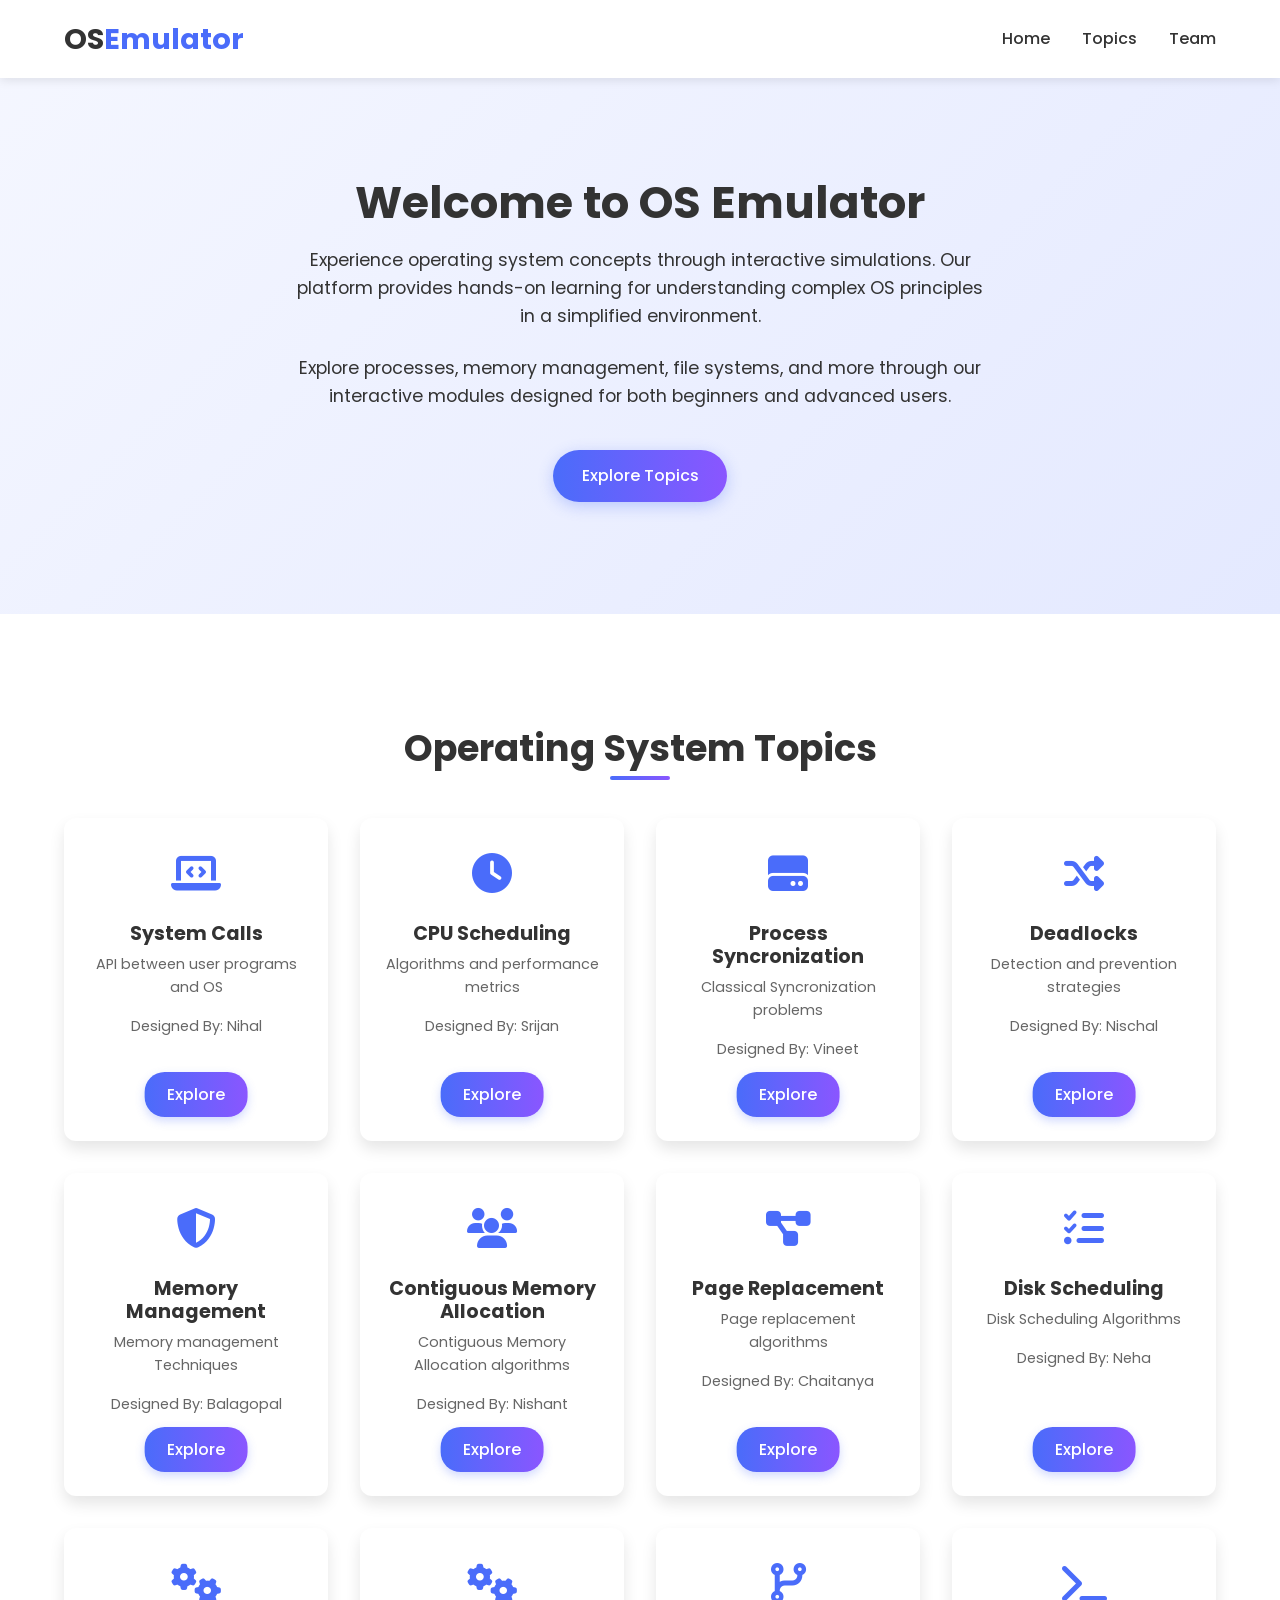
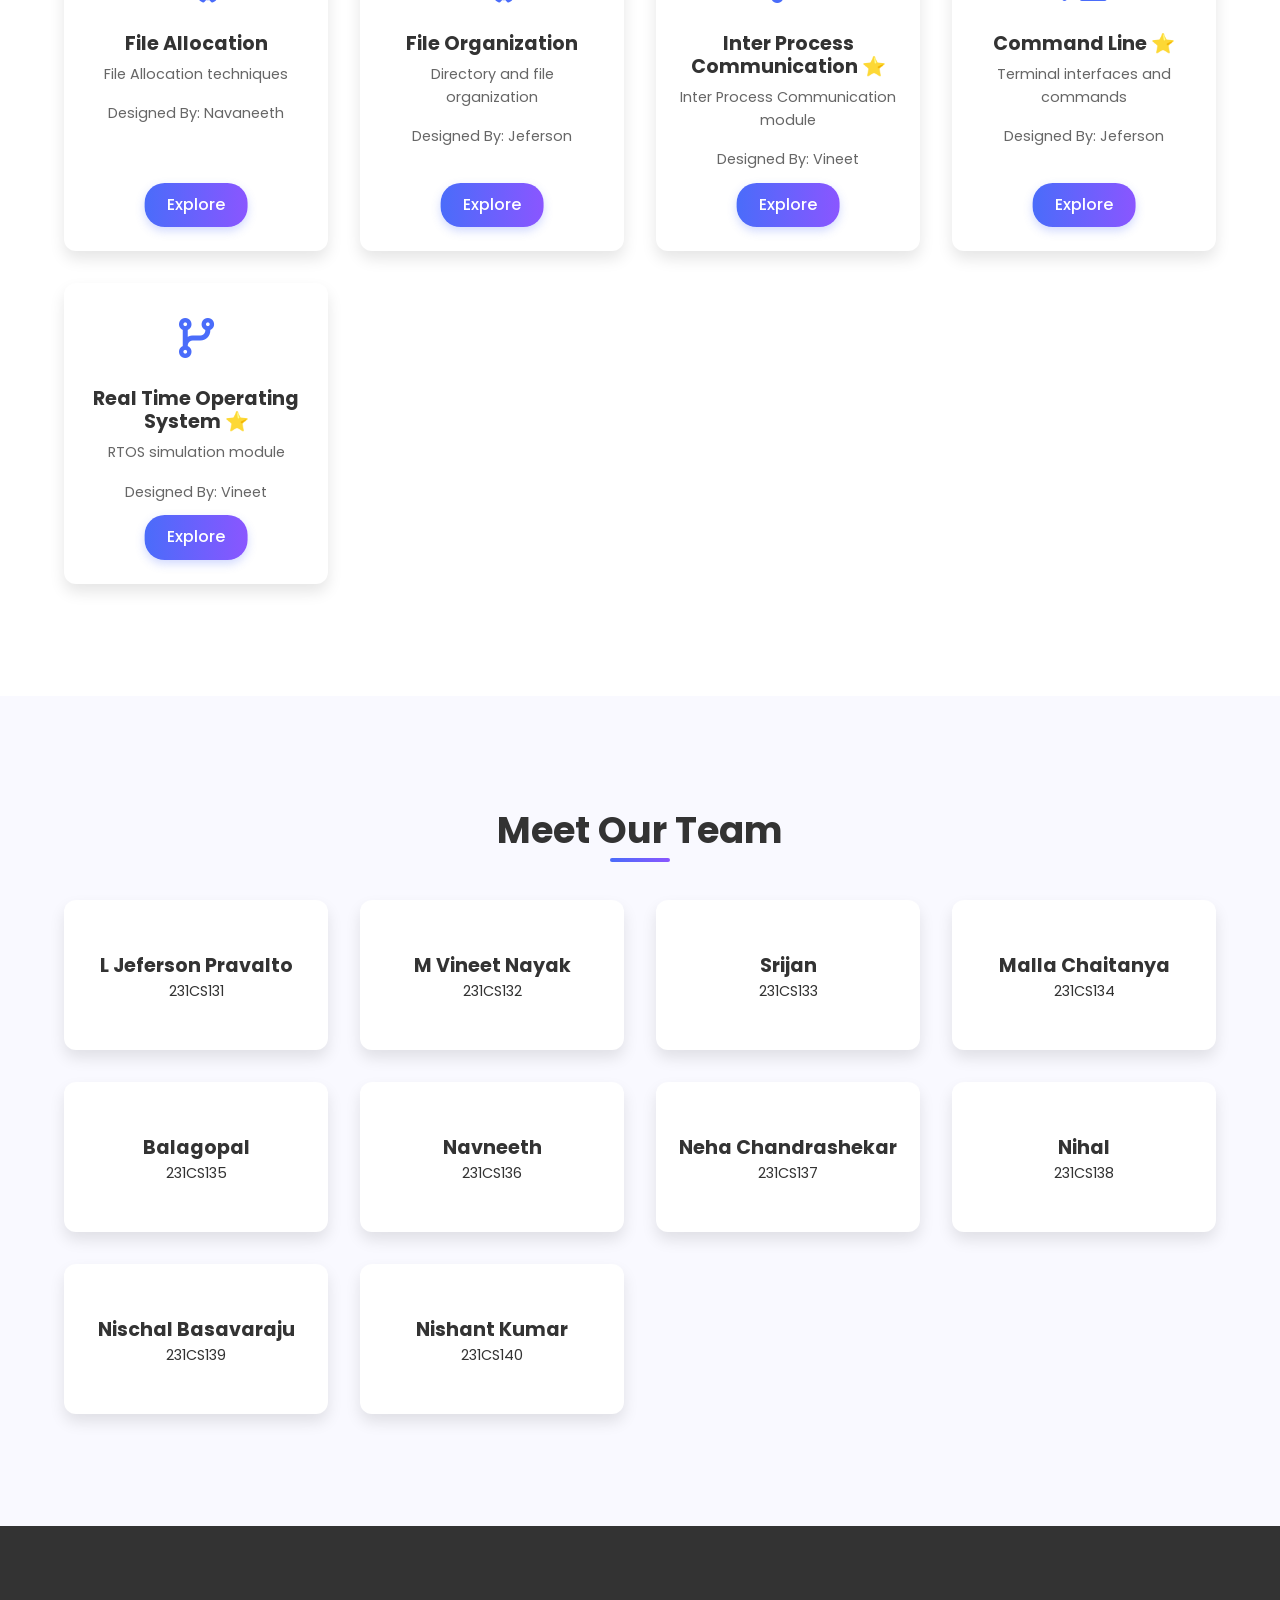
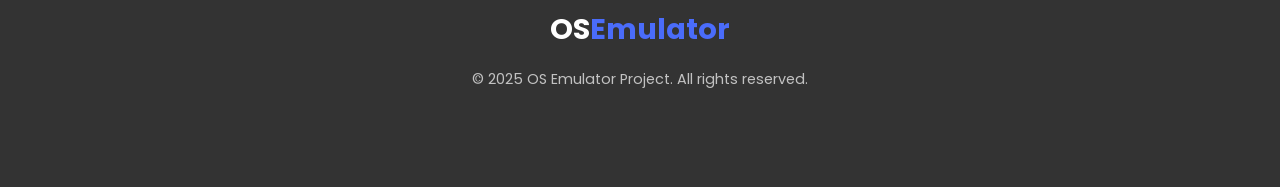
==== index.html @ 5c856368 "final touches" ====
<!DOCTYPE html>
<html lang="en">
<head>
    <meta charset="UTF-8">
    <meta name="viewport" content="width=device-width, initial-scale=1.0">
    <title>OS Emulator Project</title>
    <link rel="stylesheet" href="index.css">
    <link rel="stylesheet" href="https://cdnjs.cloudflare.com/ajax/libs/font-awesome/6.4.0/css/all.min.css">
</head>
<body>
    <header>
        <nav>
            <div class="logo">OS<span>Emulator</span></div>
            <ul class="navigation">
                <li><a href="#intro">Home</a></li>
                <li><a href="#topics">Topics</a></li>
                <li><a href="#team">Team</a></li>
            </ul>
        </nav>
    </header>

    <section id="intro" class="intro-section">
        <div class="container">
            <h1>Welcome to OS Emulator</h1>
            <p>Experience operating system concepts through interactive simulations. Our platform provides hands-on learning for understanding complex OS principles in a simplified environment.</p>
            <p>Explore processes, memory management, file systems, and more through our interactive modules designed for both beginners and advanced users.</p>
            <a href="#topics" class="cta-button">Explore Topics</a>
        </div>
    </section>

    <section id="topics" class="topics-section">
        <div class="container">
            <h2>Operating System Topics</h2>
            <div class="cards-container">
                <div class="card" data-id="1">
                    <div class="card-icon"><i class="fas fa-laptop-code"></i></div>
                    <h3>System Calls</h3>
                    <p>API between user programs and OS</p>
                    <p>Designed By: Nihal</p>
                    <a href="system-calls/System Calls-os simulator.html" class="topic-button">Explore</a>
                </div>
                <div class="card" data-id="2">
                    <div class="card-icon"><i class="fas fa-clock"></i></div>
                    <h3>CPU Scheduling</h3>
                    <p>Algorithms and performance metrics</p>
                    <p>Designed By: Srijan</p>
                    <a href="/process_scheduler/process_scheduler.html" class="topic-button">Explore</a>
                </div>
                <div class="card" data-id="3">
                    <div class="card-icon"><i class="fas fa-hdd"></i></div>
                    <h3>Process Syncronization</h3>
                    <p>Classical Syncronization problems</p>
                    <p>Designed By: Vineet</p>
                    <a href="/process/process-syncronization.html" class="topic-button">Explore</a>
                </div>
                <div class="card" data-id="4">
                    <div class="card-icon"><i class="fas fa-random"></i></div>
                    <h3>Deadlocks</h3>
                    <p>Detection and prevention strategies</p>
                    <p>Designed By: Nischal</p>
                    <a href="/deadlock/index.html" class="topic-button">Explore</a>
                </div>
                <div class="card" data-id="5">
                    <div class="card-icon"><i class="fas fa-shield-alt"></i></div>
                    <h3>Memory Management</h3>
                    <p>Memory management Techniques</p>
                    <p>Designed By: Balagopal</p>
                    <a href="memory-management/memory-management.html" class="topic-button">Explore</a>
                </div>
                <div class="card" data-id="8">
                    <div class="card-icon"><i class="fas fa-users"></i></div>
                    <h3>Contiguous Memory Allocation</h3>
                    <p>Contiguous Memory Allocation algorithms</p>
                    <p>Designed By: Nishant</p>
                    <a href="cma/cma.html" class="topic-button">Explore</a>
                </div>
                <div class="card" data-id="9">
                    <div class="card-icon"><i class="fas fa-project-diagram"></i></div>
                    <h3>Page Replacement</h3>
                    <p>Page replacement algorithms</p>
                    <p>Designed By: Chaitanya</p>
                    <a href="page_replacement/pagereplacement_working.html" class="topic-button">Explore</a>
                </div>
                <div class="card" data-id="13">
                    <div class="card-icon"><i class="fas fa-tasks"></i></div>
                    <h3>Disk Scheduling</h3>
                    <p>Disk Scheduling Algorithms</p>
                    <p>Designed By: Neha</p>
                    <a href="disk_sched/index.html" class="topic-button">Explore</a>
                </div>
                <div class="card" data-id="14">
                    <div class="card-icon"><i class="fas fa-cogs"></i></div>
                    <h3>File Allocation </h3>
                    <p>File Allocation techniques</p>
                    <p>Designed By: Navaneeth</p>
                    <a href="FileAllocation/FileAllocation.html" class="topic-button">Explore</a>
                </div>
                <div class="card" data-id="14">
                    <div class="card-icon"><i class="fas fa-cogs"></i></div>
                    <h3>File Organization </h3>
                    <p>Directory and file organization</p>
                    <p>Designed By: Jeferson</p>
                    <a href="file-dir-sim/index.html" class="topic-button">Explore</a>
                </div>
                <div class="card" data-id="12">
                    <div class="card-icon"><i class="fas fa-code-branch"></i></div>
                    <h3>Inter Process Communication ⭐️</h3>
                    <p>Inter Process Communication module</p>
                    <p>Designed By: Vineet</p>
                    <a href="inter-process-communication/ipc.html" class="topic-button">Explore</a>
                </div>
                <div class="card" data-id="10">
                    <div class="card-icon"><i class="fas fa-terminal"></i></div>
                    <h3>Command Line ⭐️</h3>
                    <p>Terminal interfaces and commands</p>
                    <p>Designed By: Jeferson</p>
                    <a href="tty-sim/term.html" class="topic-button">Explore</a>
                </div>
                <div class="card" data-id="12">
                    <div class="card-icon"><i class="fas fa-code-branch"></i></div>
                    <h3>Real Time Operating System ⭐️</h3>
                    <p>RTOS simulation module</p>
                    <p>Designed By: Vineet</p>
                    <a href="rtos/rtos.html" class="topic-button">Explore</a>
                </div>
            </div>
        </div>
    </section>

    <section id="team" class="team-section">
        <div class="container">
            <h2>Meet Our Team</h2>
            <div class="team-container">
                <div class="team-member">
                    <h3>L Jeferson Pravalto</h3>
                    <p>231CS131</p>
                </div>
                <div class="team-member">
                    <h3>M Vineet Nayak</h3>
                    <p>231CS132</p>
                </div>
                <div class="team-member">
                    <h3>Srijan</h3>
                    <p>231CS133</p>
                </div>
                <div class="team-member">
                    <h3>Malla Chaitanya</h3>
                    <p>231CS134</p>
                </div>
                <div class="team-member">
                    <h3>Balagopal</h3>
                    <p>231CS135</p>
                </div>
                <div class="team-member">
                    <h3>Navneeth</h3>
                    <p>231CS136</p>
                </div>
                <div class="team-member">
                    <h3>Neha Chandrashekar</h3>
                    <p>231CS137</p>
                </div>
                <div class="team-member">
                    <h3>Nihal</h3>
                    <p>231CS138</p>
                </div>
                <div class="team-member">
                    <h3>Nischal Basavaraju</h3>
                    <p>231CS139</p>
                </div>
                <div class="team-member">
                    <h3>Nishant Kumar</h3>
                    <p>231CS140</p>
                </div>
            </div>
        </div>
    </section>

    <footer>
        <div class="container">
            <div class="footer-content">
                <div class="logo">OS<span>Emulator</span></div>
                <p>&copy; 2025 OS Emulator Project. All rights reserved.</p>
            </div>
        </div>
    </footer>

    <script src="index.js"></script>
</body>
</html>
---- index.css ----
@import url('https://fonts.googleapis.com/css2?family=Poppins:wght@300;400;500;600;700&display=swap');

:root {
    --primary-color: #4a6cfa;
    --secondary-color: #8a56ff;
    --dark-color: #333;
    --light-color: #f4f4f8;
    --accent-color: #ff7b54;
    --text-color: #333;
    --card-bg: #ffffff;
    --card-shadow: 0 8px 15px rgba(0, 0, 0, 0.1);
    --transition: all 0.3s ease;
}

* {
    margin: 0;
    padding: 0;
    box-sizing: border-box;
}

body {
    font-family: 'Poppins', sans-serif;
    line-height: 1.6;
    color: var(--text-color);
    background-color: var(--light-color);
    overflow-x: hidden;
}

.container {
    width: 90%;
    max-width: 1200px;
    margin: 0 auto;
    padding: 2rem 0;
}

section {
    padding: 5rem 0;
}

h1, h2, h3 {
    margin-bottom: 1rem;
    line-height: 1.2;
}

h1 {
    font-size: 2.8rem;
    font-weight: 700;
}

h2 {
    font-size: 2.3rem;
    text-align: center;
    margin-bottom: 3rem;
    position: relative;
}

h2:after {
    content: '';
    position: absolute;
    bottom: -10px;
    left: 50%;
    transform: translateX(-50%);
    width: 60px;
    height: 4px;
    background: linear-gradient(90deg, var(--primary-color), var(--secondary-color));
    border-radius: 2px;
}

p {
    margin-bottom: 1rem;
}

a {
    text-decoration: none;
    color: var(--primary-color);
}

header {
    background-color: #fff;
    box-shadow: 0 2px 10px rgba(0, 0, 0, 0.1);
    position: fixed;
    width: 100%;
    top: 0;
    z-index: 1000;
}

nav {
    display: flex;
    justify-content: space-between;
    align-items: center;
    padding: 1rem 5%;
}

.logo {
    font-size: 1.8rem;
    font-weight: 700;
    color: var(--dark-color);
}

.logo span {
    color: var(--primary-color);
}

.navigation {
    display: flex;
    list-style: none;
}

.navigation li {
    margin-left: 2rem;
}

.navigation a {
    color: var(--dark-color);
    font-weight: 500;
    transition: var(--transition);
}

.navigation a:hover {
    color: var(--primary-color);
}

.intro-section {
    background: linear-gradient(135deg, #f5f7ff 0%, #e4e9ff 100%);
    padding-top: 9rem;
    text-align: center;
}

.intro-section p {
    max-width: 700px;
    margin: 0 auto 1.5rem;
    font-size: 1.1rem;
}

.cta-button {
    display: inline-block;
    background: linear-gradient(90deg, var(--primary-color), var(--secondary-color));
    color: white;
    padding: 0.8rem 1.8rem;
    border-radius: 30px;
    font-weight: 500;
    transition: var(--transition);
    margin-top: 1rem;
    box-shadow: 0 4px 15px rgba(74, 108, 250, 0.3);
}

.cta-button:hover {
    transform: translateY(-3px);
    box-shadow: 0 6px 20px rgba(74, 108, 250, 0.4);
}

.topics-section {
    background-color: white;
}

.cards-container {
    display: grid;
    grid-template-columns: repeat(auto-fill, minmax(240px, 1fr));
    gap: 2rem;
}

.card {
    background-color: var(--card-bg);
    border-radius: 12px;
    padding: 1.5rem;
    box-shadow: var(--card-shadow);
    transition: var(--transition);
    text-align: center;
    position: relative;
    padding-bottom: 4rem; 
}

.card:hover {
    transform: translateY(-10px);
    box-shadow: 0 15px 25px rgba(0, 0, 0, 0.15);
}

.card-icon {
    font-size: 2.5rem;
    margin-bottom: 1rem;
    color: var(--primary-color);
}

.card h3 {
    font-size: 1.2rem;
    margin-bottom: 0.5rem;
}

.card p {
    font-size: 0.9rem;
    color: #666;
}

.topic-button {
    display: inline-block;
    background: linear-gradient(90deg, var(--primary-color), var(--secondary-color));
    color: white;
    padding: 0.6rem 1.4rem;
    border-radius: 20px;
    font-weight: 500;
    transition: var(--transition);
    box-shadow: 0 4px 10px rgba(74, 108, 250, 0.25);
    position: absolute;
    bottom: 1.5rem;
    left: 50%;
    transform: translateX(-50%);
}

.topic-button:hover {
    transform: translateX(-50%) translateY(-3px);
    box-shadow: 0 6px 15px rgba(74, 108, 250, 0.35);
}

.team-section {
    background-color: #f9f9ff;
}

.team-container {
    display: grid;
    grid-template-columns: repeat(auto-fill, minmax(250px, 1fr));
    gap: 2rem;
}

.team-member {
    background-color: white;
    border-radius: 12px;
    overflow: hidden;
    box-shadow: var(--card-shadow);
    transition: var(--transition);
    height: 150px;
    display: flex;
    flex-direction: column;
    align-items: center;
    justify-content: center;
}

.team-member:hover {
    transform: translateY(-5px);
    box-shadow: 0 12px 20px rgba(0, 0, 0, 0.12);
}

.member-photo {
    height: 180px;
    background-color: #e0e0ff;
    background-image: url('/api/placeholder/250/180');
    background-size: cover;
    background-position: center;
}

.team-member h3 {
    font-size: 1.2rem;
    margin: 1rem 1rem 0.2rem;
}

.team-member p {
    padding: 0 1rem;
    margin-bottom: 0.5rem;
    font-size: 0.9rem;
}

.team-member p:nth-child(3) {
    color: var(--primary-color);
    font-weight: 500;
    margin-bottom: 0.2rem;
}

.team-member p:nth-child(4) {
    color: #666;
    padding-bottom: 1.2rem;
}

footer {
    background-color: var(--dark-color);
    color: white;
    padding: 3rem 0;
}

.footer-content {
    display: flex;
    flex-direction: column;
    align-items: center;
    text-align: center;
}

footer .logo {
    color: white;
    margin-bottom: 1rem;
}

footer p {
    font-size: 0.9rem;
    color: rgba(255, 255, 255, 0.7);
}

@media (max-width: 768px) {
    h1 {
        font-size: 2.2rem;
    }
    
    h2 {
        font-size: 1.8rem;
    }
    
    .cards-container {
        grid-template-columns: repeat(auto-fill, minmax(200px, 1fr));
    }
    
    .team-container {
        grid-template-columns: repeat(auto-fill, minmax(200px, 1fr));
    }
}

@media (max-width: 480px) {
    .navigation {
        display: none;
    }
    
    .intro-section {
        padding-top: 7rem;
    }
    
    .card {
        padding: 1.2rem;
        padding-bottom: 4rem; 
    }
    
    .card-icon {
        font-size: 2rem;
    }
}
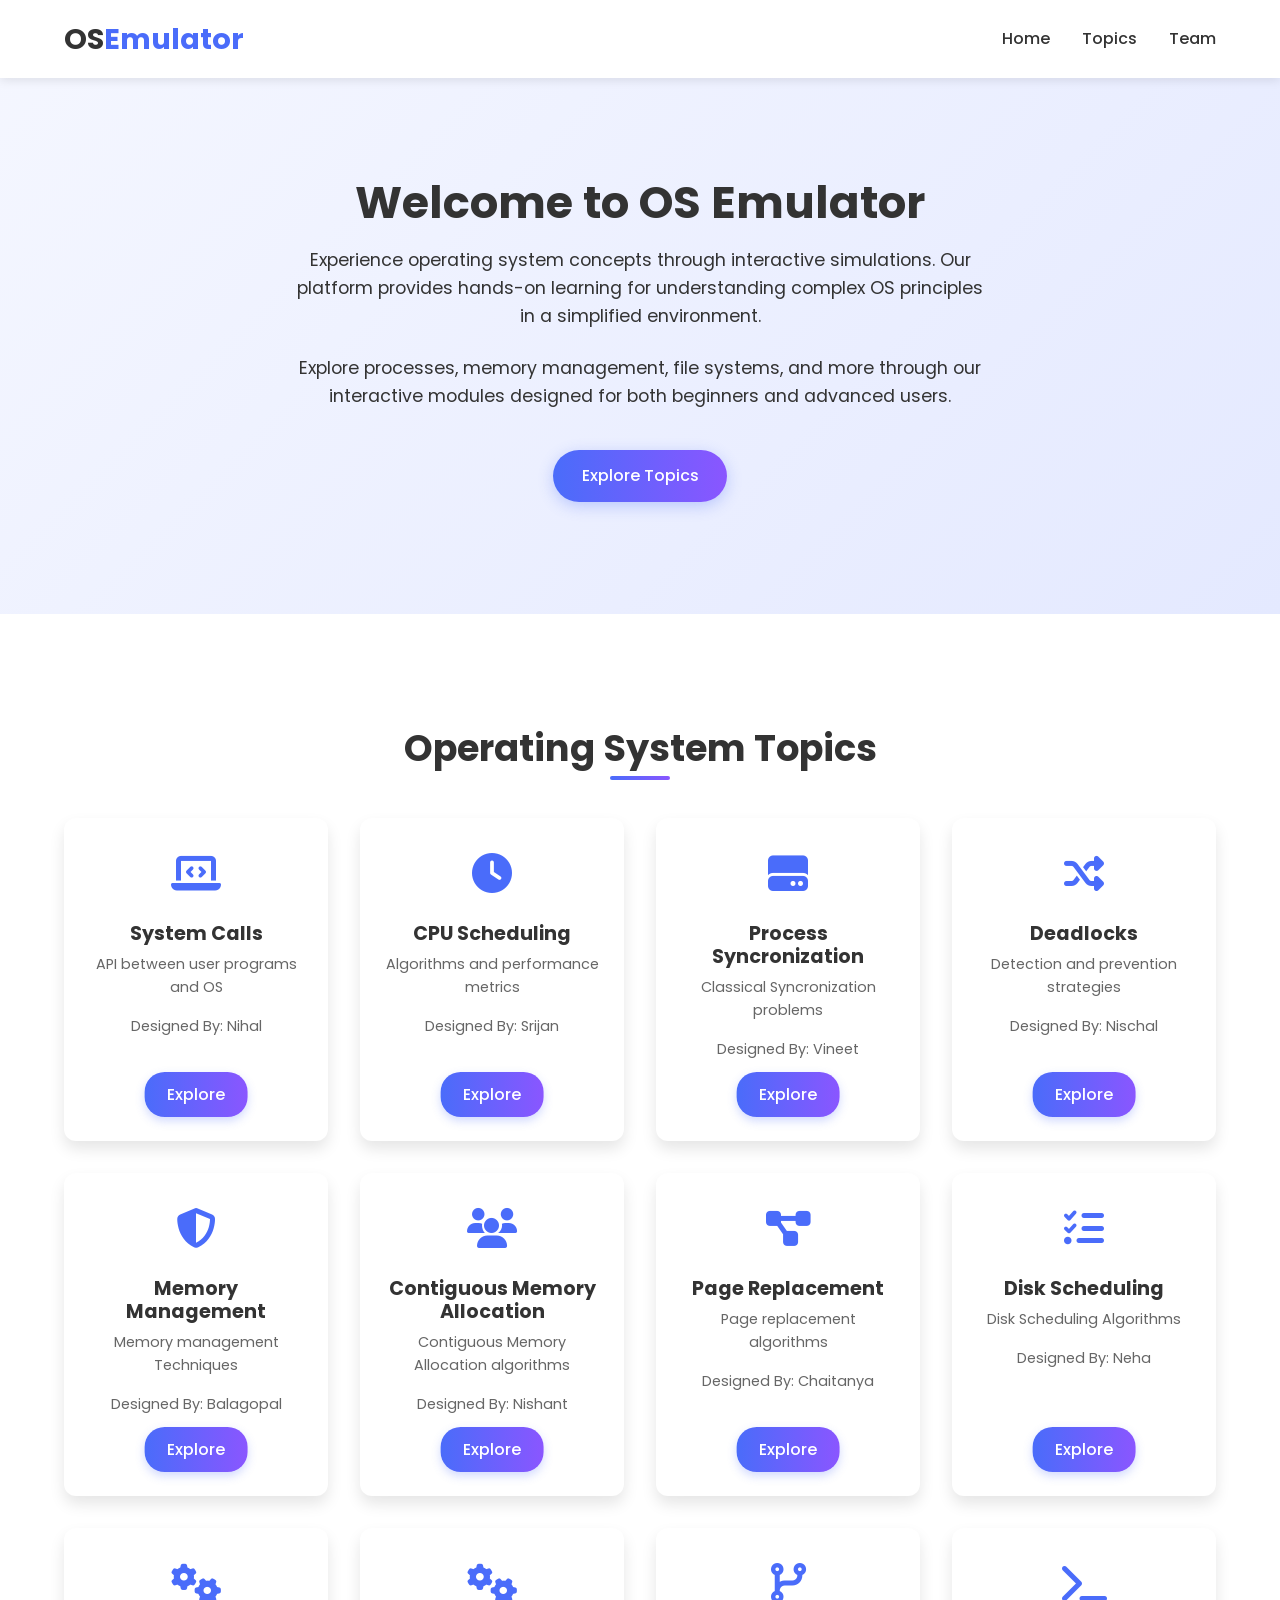
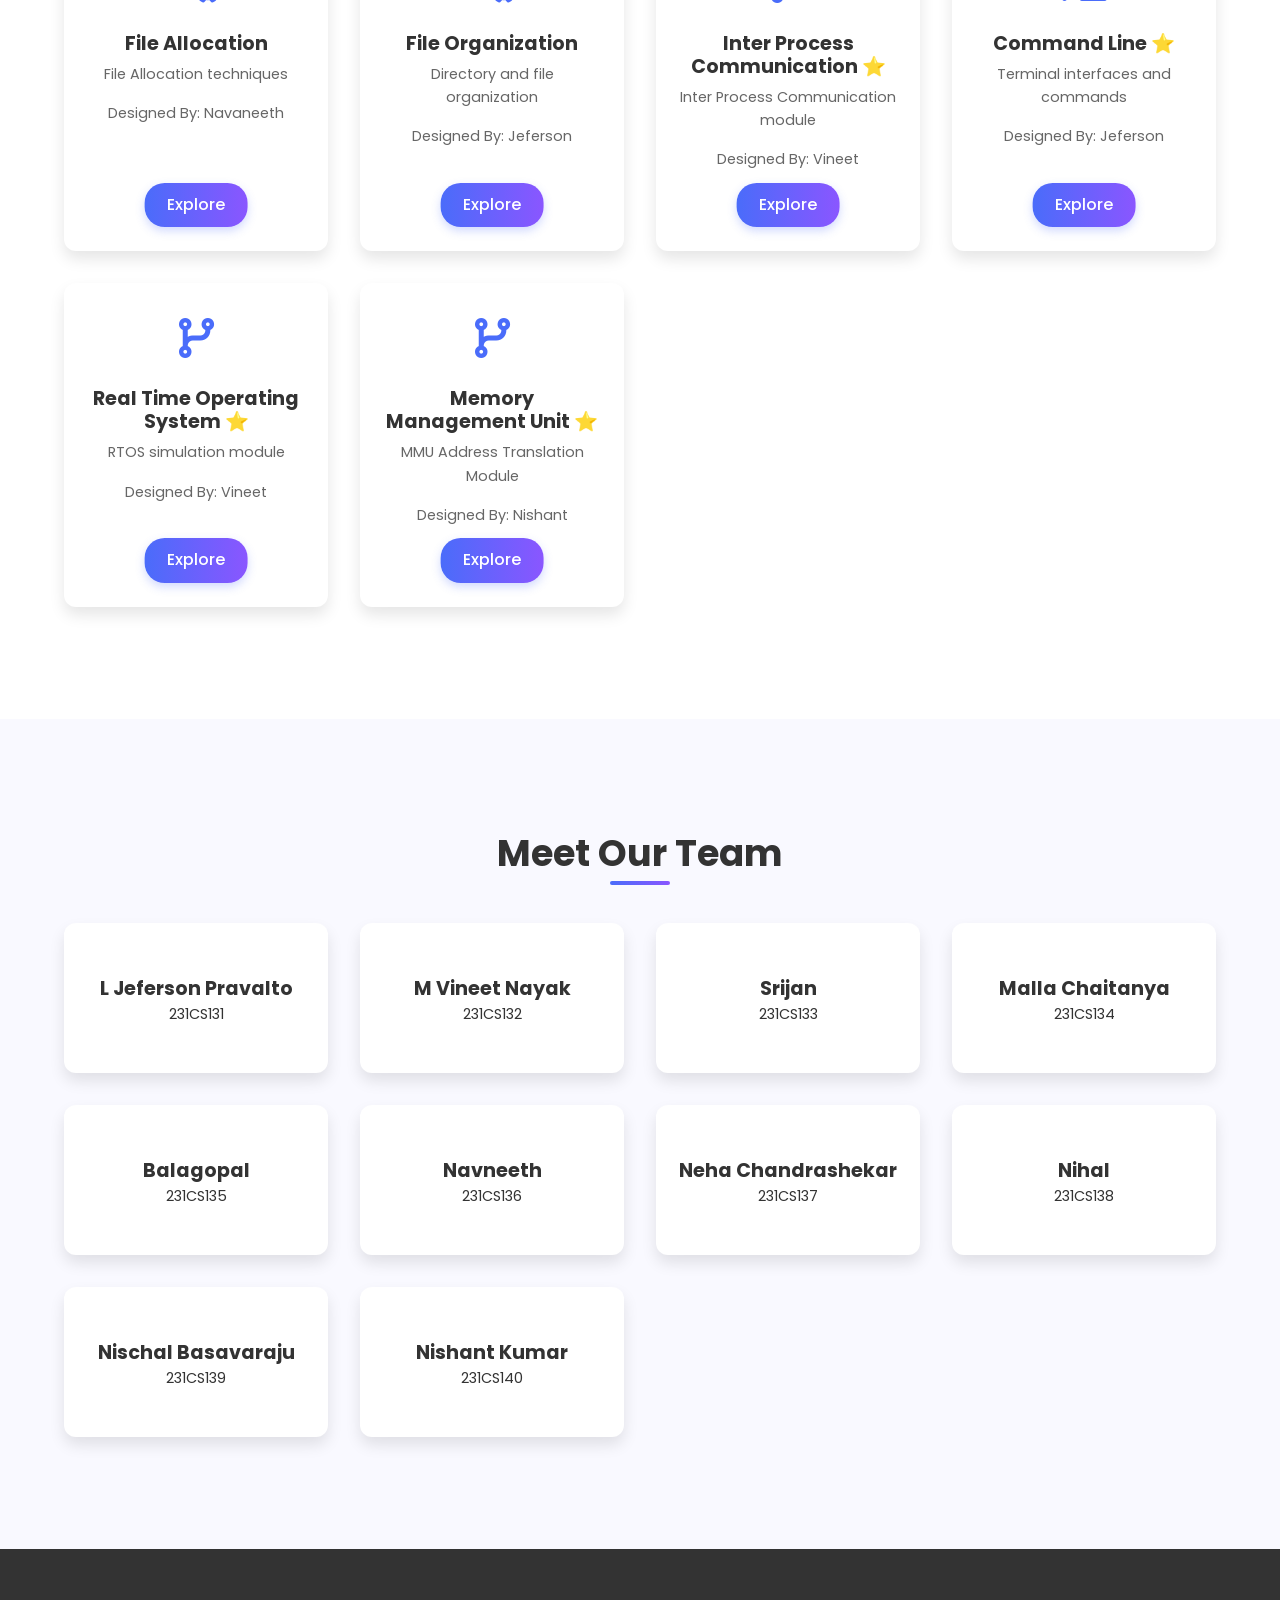
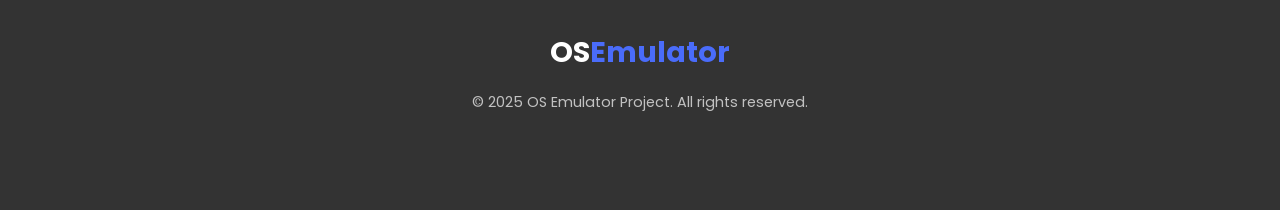
==== commit 9c055e0c: "Update index.html" ====
--- a/index.html
+++ b/index.html
@@ -44,21 +44,21 @@
                     <h3>CPU Scheduling</h3>
                     <p>Algorithms and performance metrics</p>
                     <p>Designed By: Srijan</p>
-                    <a href="/process_scheduler/process_scheduler.html" class="topic-button">Explore</a>
+                    <a href="process_scheduler/process_scheduler.html" class="topic-button">Explore</a>
                 </div>
                 <div class="card" data-id="3">
                     <div class="card-icon"><i class="fas fa-hdd"></i></div>
                     <h3>Process Syncronization</h3>
                     <p>Classical Syncronization problems</p>
                     <p>Designed By: Vineet</p>
-                    <a href="/process/process-syncronization.html" class="topic-button">Explore</a>
+                    <a href="process/process-syncronization.html" class="topic-button">Explore</a>
                 </div>
                 <div class="card" data-id="4">
                     <div class="card-icon"><i class="fas fa-random"></i></div>
                     <h3>Deadlocks</h3>
                     <p>Detection and prevention strategies</p>
                     <p>Designed By: Nischal</p>
-                    <a href="/deadlock/index.html" class="topic-button">Explore</a>
+                    <a href="deadlock/index.html" class="topic-button">Explore</a>
                 </div>
                 <div class="card" data-id="5">
                     <div class="card-icon"><i class="fas fa-shield-alt"></i></div>
@@ -72,7 +72,7 @@
                     <h3>Contiguous Memory Allocation</h3>
                     <p>Contiguous Memory Allocation algorithms</p>
                     <p>Designed By: Nishant</p>
-                    <a href="cma/cma.html" class="topic-button">Explore</a>
+                    <a href="cma/info.html" class="topic-button">Explore</a>
                 </div>
                 <div class="card" data-id="9">
                     <div class="card-icon"><i class="fas fa-project-diagram"></i></div>
@@ -121,6 +121,13 @@
                     <h3>Real Time Operating System ⭐️</h3>
                     <p>RTOS simulation module</p>
                     <p>Designed By: Vineet</p>
+                    <a href="rtos/rtos.html" class="topic-button">Explore</a>
+                </div>
+                                <div class="card" data-id="12">
+                    <div class="card-icon"><i class="fas fa-code-branch"></i></div>
+                    <h3>Memory Management Unit ⭐️</h3>
+                    <p>MMU Address Translation Module</p>
+                    <p>Designed By: Nishant</p>
                     <a href="rtos/rtos.html" class="topic-button">Explore</a>
                 </div>
             </div>
@@ -186,4 +193,4 @@
 
     <script src="index.js"></script>
 </body>
-</html>+</html>
